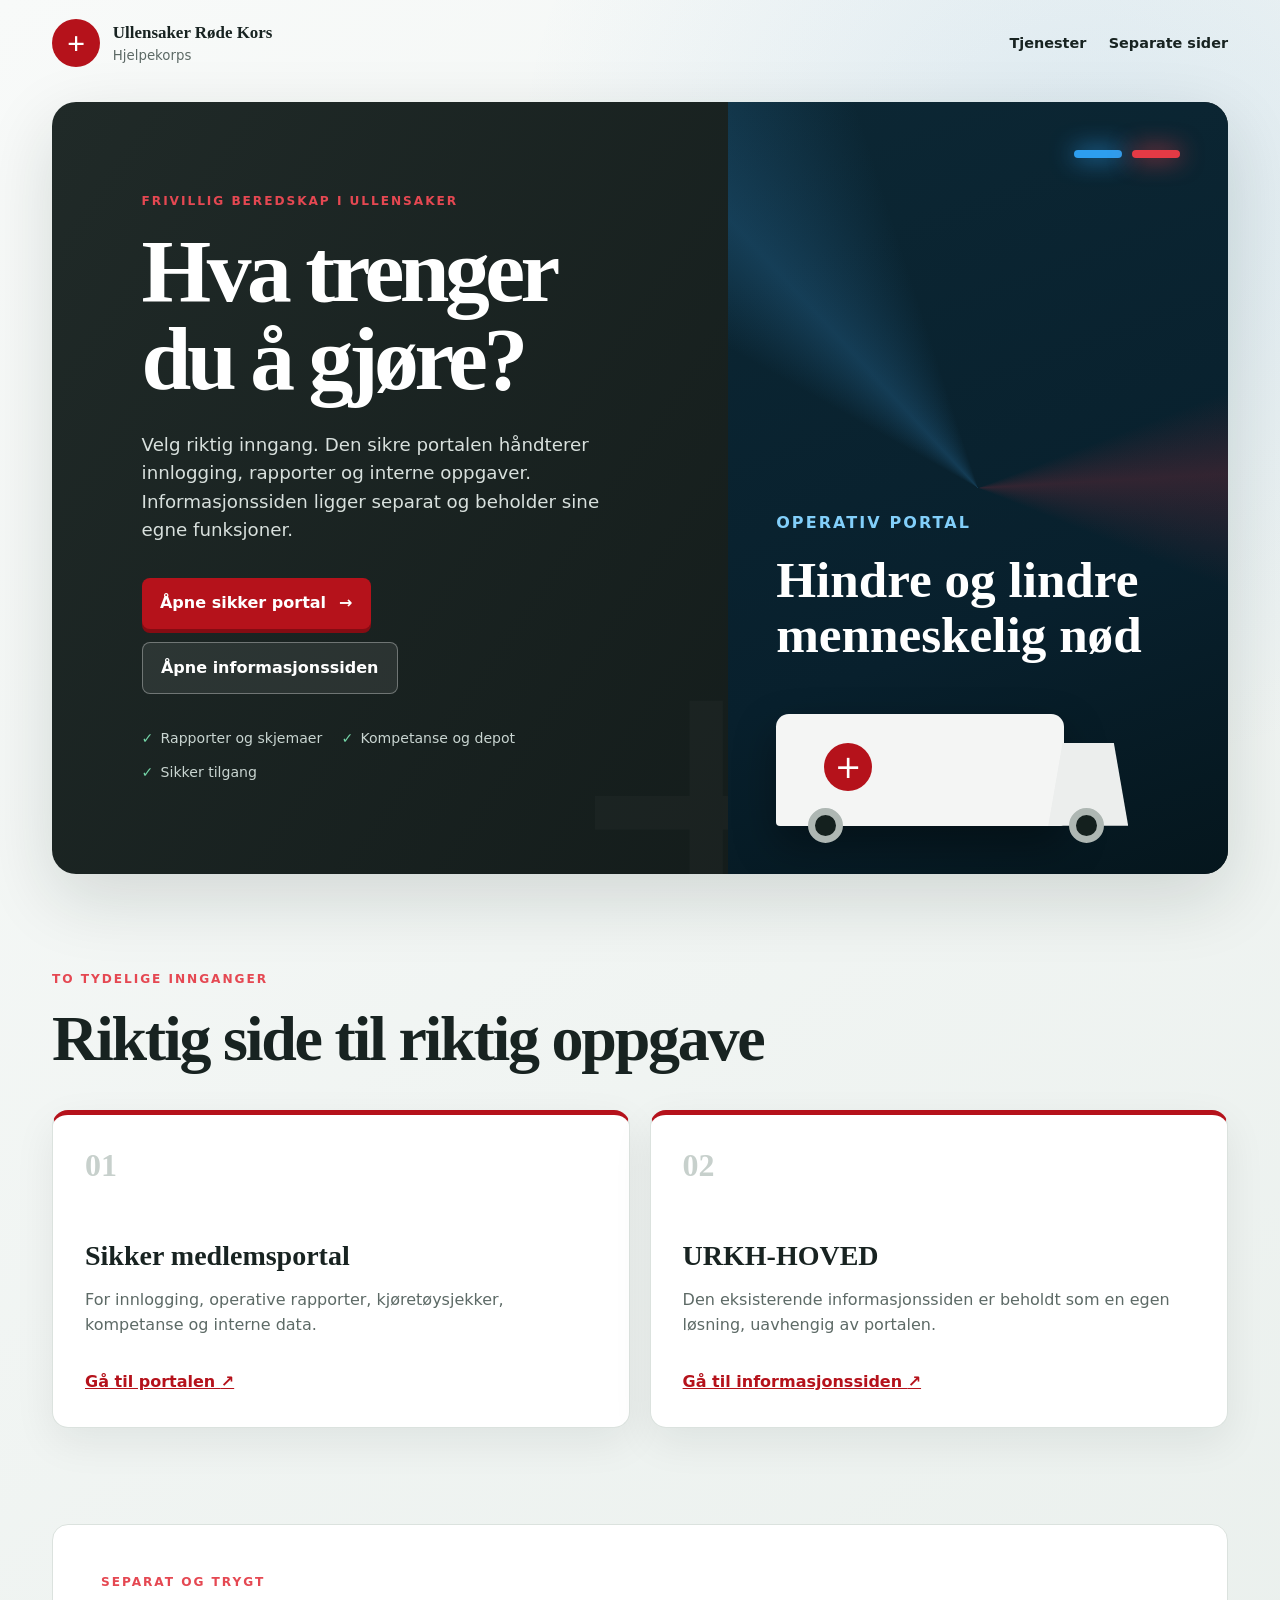
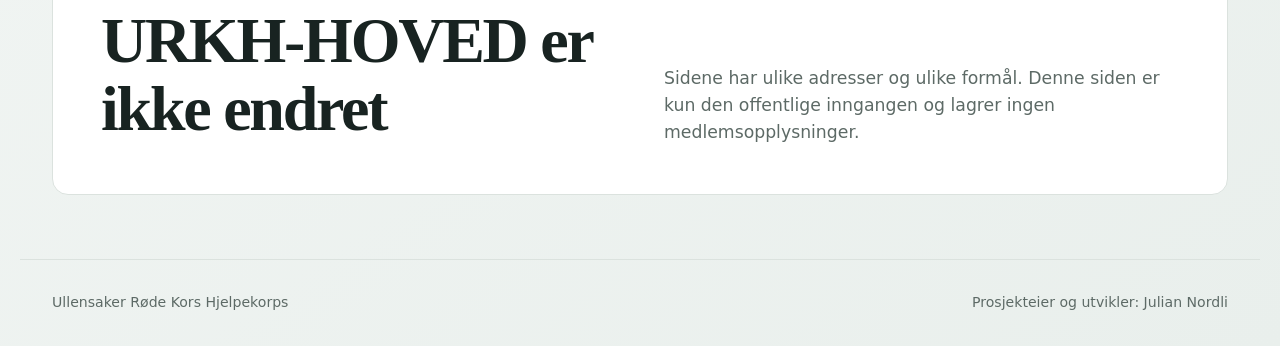
==== index.html @ c5b4cd89 "Launch separate public portal entry" ====
<!doctype html>
<html lang="nb">
<head>
  <meta charset="utf-8">
  <meta name="viewport" content="width=device-width,initial-scale=1">
  <meta name="theme-color" content="#b5121b">
  <meta name="description" content="Offentlig inngang til Ullensaker Røde Kors Hjelpekorps sine digitale tjenester.">
  <title>Ullensaker Røde Kors Hjelpekorps</title>
  <link rel="manifest" href="./manifest.webmanifest">
  <link rel="icon" href="./icon.svg" type="image/svg+xml">
  <link rel="stylesheet" href="./styles.css">
</head>
<body>
  <a class="skip-link" href="#main">Hopp til innhold</a>
  <header class="site-header">
    <a class="brand" href="./" aria-label="Ullensaker Røde Kors – startsiden">
      <span class="brand-mark" aria-hidden="true">+</span>
      <span><strong>Ullensaker Røde Kors</strong><small>Hjelpekorps</small></span>
    </a>
    <nav aria-label="Hovedmeny">
      <a href="#tjenester">Tjenester</a>
      <a href="#separate-sider">Separate sider</a>
    </nav>
  </header>

  <main id="main">
    <section class="hero" aria-labelledby="hero-title">
      <div class="hero-copy">
        <p class="eyebrow">FRIVILLIG BEREDSKAP I ULLENSAKER</p>
        <h1 id="hero-title">Hva trenger du å gjøre?</h1>
        <p class="lead">Velg riktig inngang. Den sikre portalen håndterer innlogging, rapporter og interne oppgaver. Informasjonssiden ligger separat og beholder sine egne funksjoner.</p>
        <div class="actions">
          <a class="button primary" href="https://ullensaker-rode-kors.juliannordli.chatgpt.site/">Åpne sikker portal <span aria-hidden="true">→</span></a>
          <a class="button secondary" href="https://border55-repo.github.io/URKH-HOVED/">Åpne informasjonssiden</a>
        </div>
        <ul class="trust-list" aria-label="Tjenester i portalen">
          <li>Rapporter og skjemaer</li>
          <li>Kompetanse og depot</li>
          <li>Sikker tilgang</li>
        </ul>
      </div>
      <div class="response-card" aria-label="Beredskap">
        <div class="signal" aria-hidden="true"><i></i><i></i></div>
        <p>OPERATIV PORTAL</p>
        <strong>Hindre og lindre<br>menneskelig nød</strong>
        <div class="vehicle" aria-hidden="true"><span class="cross">+</span><span class="cab"></span><i></i><i></i></div>
      </div>
    </section>

    <section class="services" id="tjenester" aria-labelledby="services-title">
      <div class="section-heading">
        <p class="eyebrow">TO TYDELIGE INNGANGER</p>
        <h2 id="services-title">Riktig side til riktig oppgave</h2>
      </div>
      <div class="service-grid">
        <article>
          <span class="number">01</span>
          <h3>Sikker medlemsportal</h3>
          <p>For innlogging, operative rapporter, kjøretøysjekker, kompetanse og interne data.</p>
          <a href="https://ullensaker-rode-kors.juliannordli.chatgpt.site/">Gå til portalen <span aria-hidden="true">↗</span></a>
        </article>
        <article>
          <span class="number">02</span>
          <h3>URKH-HOVED</h3>
          <p>Den eksisterende informasjonssiden er beholdt som en egen løsning, uavhengig av portalen.</p>
          <a href="https://border55-repo.github.io/URKH-HOVED/">Gå til informasjonssiden <span aria-hidden="true">↗</span></a>
        </article>
      </div>
    </section>

    <section class="separation" id="separate-sider" aria-labelledby="separation-title">
      <div>
        <p class="eyebrow">SEPARAT OG TRYGT</p>
        <h2 id="separation-title">URKH-HOVED er ikke endret</h2>
      </div>
      <p>Sidene har ulike adresser og ulike formål. Denne siden er kun den offentlige inngangen og lagrer ingen medlemsopplysninger.</p>
    </section>
  </main>

  <footer>
    <span>Ullensaker Røde Kors Hjelpekorps</span>
    <span>Prosjekteier og utvikler: Julian Nordli</span>
  </footer>
  <script src="./app.js"></script>
</body>
</html>
---- styles.css ----
:root{--red:#b5121b;--red-dark:#850c13;--ink:#182321;--muted:#5d6a66;--paper:#fff;--soft:#f2f5f3;--line:#dbe2de;--blue:#2b82c9;--shadow:0 24px 70px rgba(17,35,31,.14);font-family:Inter,ui-sans-serif,system-ui,-apple-system,"Segoe UI",sans-serif;color:var(--ink);background:var(--soft)}
*{box-sizing:border-box}html{scroll-behavior:smooth}body{margin:0;min-height:100vh;background:radial-gradient(circle at 85% 10%,rgba(43,130,201,.12),transparent 28%),linear-gradient(145deg,#f8faf9,#e9efec);font-size:16px;line-height:1.55}a{color:inherit}.skip-link{position:fixed;left:1rem;top:-5rem;z-index:20;background:#fff;padding:.75rem 1rem;border-radius:.4rem}.skip-link:focus{top:1rem}.site-header{max-width:1240px;margin:auto;padding:1.2rem 2rem;display:flex;align-items:center;justify-content:space-between;gap:2rem}.brand{display:flex;align-items:center;gap:.8rem;text-decoration:none}.brand-mark{display:grid;place-items:center;width:3rem;height:3rem;border-radius:50%;background:var(--red);color:#fff;font:800 2rem/1 Georgia,serif}.brand strong,.brand small{display:block}.brand strong{font-family:Georgia,serif;font-size:1.06rem}.brand small{color:var(--muted)}nav{display:flex;gap:1.4rem}nav a{text-decoration:none;font-weight:700;font-size:.9rem}main{max-width:1240px;margin:auto;padding:1rem 2rem 4rem}.hero{position:relative;overflow:hidden;min-height:600px;display:grid;grid-template-columns:1.15fr .85fr;border-radius:1.5rem;background:linear-gradient(125deg,#202a28,#0f1716);box-shadow:var(--shadow);color:#fff}.hero:after{content:"+";position:absolute;left:44%;bottom:-11rem;color:rgba(255,255,255,.025);font:800 30rem/1 Georgia,serif}.hero-copy{position:relative;z-index:2;padding:clamp(3rem,7vw,6.4rem)}.eyebrow{margin:0 0 1rem;color:#e54852;font-size:.76rem;font-weight:900;letter-spacing:.16em}.hero h1{max-width:650px;margin:0;font:700 clamp(3.1rem,7vw,6rem)/.98 Georgia,serif;letter-spacing:-.05em}.lead{max-width:650px;margin:1.8rem 0;color:#d8e0dd;font-size:1.14rem}.actions{display:flex;flex-wrap:wrap;gap:.8rem;margin:2.1rem 0}.button{display:inline-flex;align-items:center;justify-content:center;gap:.8rem;min-height:3.2rem;padding:.8rem 1.15rem;border-radius:.5rem;text-decoration:none;font-weight:800}.button.primary{background:var(--red);color:#fff;box-shadow:0 4px 0 var(--red-dark)}.button.primary:hover{background:#d01823}.button.secondary{border:1px solid rgba(255,255,255,.32);background:rgba(255,255,255,.08)}.button:focus-visible,a:focus-visible{outline:3px solid #6fc7ff;outline-offset:3px}.trust-list{display:flex;flex-wrap:wrap;gap:.8rem 1.2rem;padding:0;margin:1.6rem 0 0;list-style:none;color:#c9d5d1;font-size:.88rem}.trust-list li:before{content:"✓";margin-right:.45rem;color:#74d5a7;font-weight:900}.response-card{position:relative;z-index:1;display:flex;flex-direction:column;justify-content:flex-end;overflow:hidden;padding:3rem;background:linear-gradient(160deg,#0c2734,#08202d 65%,#05161d)}.response-card:before{content:"";position:absolute;inset:-40%;background:conic-gradient(from 220deg,transparent 0 22%,rgba(63,163,235,.2) 27%,transparent 34% 58%,rgba(239,51,64,.18) 63%,transparent 70%);animation:sweep 14s linear infinite}.response-card>*{position:relative}.response-card p{color:#82cffa;font-weight:900;letter-spacing:.13em}.response-card strong{font:700 clamp(2.2rem,4vw,4rem)/1.08 Georgia,serif}.signal{position:absolute;top:3rem;right:3rem;display:flex;gap:.6rem}.signal i{width:3rem;height:.5rem;border-radius:1rem;background:#2d9eef;box-shadow:0 0 24px #2d9eef}.signal i+ i{background:#e43a45;box-shadow:0 0 24px #e43a45}.vehicle{position:relative;width:18rem;height:7rem;margin-top:3.2rem;border-radius:.8rem .8rem .25rem .25rem;background:#f4f5f4;box-shadow:0 18px 40px rgba(0,0,0,.35)}.vehicle .cross{position:absolute;left:3rem;top:1.8rem;display:grid;place-items:center;width:3rem;height:3rem;border-radius:50%;background:var(--red);font-size:2rem}.vehicle .cab{position:absolute;right:-4rem;bottom:0;width:5rem;height:5.2rem;background:#eceeed;clip-path:polygon(18% 0,82% 0,100% 100%,0 100%)}.vehicle i{position:absolute;bottom:-1.1rem;width:2.2rem;height:2.2rem;border:.45rem solid #aeb7b3;border-radius:50%;background:#14201e}.vehicle i:first-of-type{left:2rem}.vehicle i:last-of-type{right:-2.5rem}.services{padding:6rem 0}.section-heading h2,.separation h2{margin:.25rem 0;font:700 clamp(2.2rem,5vw,4rem)/1.05 Georgia,serif;letter-spacing:-.035em}.service-grid{display:grid;grid-template-columns:1fr 1fr;gap:1.2rem;margin-top:2.4rem}.service-grid article{position:relative;min-height:300px;padding:2rem;border:1px solid var(--line);border-top:5px solid var(--red);border-radius:1rem;background:#fff;box-shadow:0 14px 42px rgba(17,35,31,.07)}.number{color:#c7d0cc;font:700 2rem Georgia,serif}.service-grid h3{margin:3.5rem 0 .6rem;font:700 1.75rem Georgia,serif}.service-grid p{max-width:34rem;color:var(--muted)}.service-grid a{display:inline-block;margin-top:1rem;color:var(--red);font-weight:850}.separation{display:grid;grid-template-columns:1fr 1fr;gap:3rem;align-items:end;padding:3rem;border-radius:1rem;background:#fff;border:1px solid var(--line)}.separation>p{margin:0;color:var(--muted);font-size:1.08rem}footer{max-width:1240px;margin:auto;padding:2rem;display:flex;justify-content:space-between;gap:1rem;color:var(--muted);font-size:.88rem;border-top:1px solid var(--line)}@keyframes sweep{to{transform:rotate(360deg)}}@media(prefers-reduced-motion:reduce){*{scroll-behavior:auto!important}.response-card:before{animation:none}}@media(max-width:860px){nav{display:none}.hero{grid-template-columns:1fr}.hero-copy{padding:3rem 1.5rem}.response-card{min-height:390px;padding:2rem}.service-grid,.separation{grid-template-columns:1fr}.separation{gap:1rem}.site-header,main{padding-left:1rem;padding-right:1rem}.hero h1{font-size:clamp(3rem,14vw,5rem)}}@media(max-width:520px){.vehicle{transform:scale(.8);transform-origin:left bottom}.actions{display:grid}.trust-list{display:grid}.service-grid article{min-height:260px}.service-grid h3{margin-top:2.5rem}footer{display:grid}}
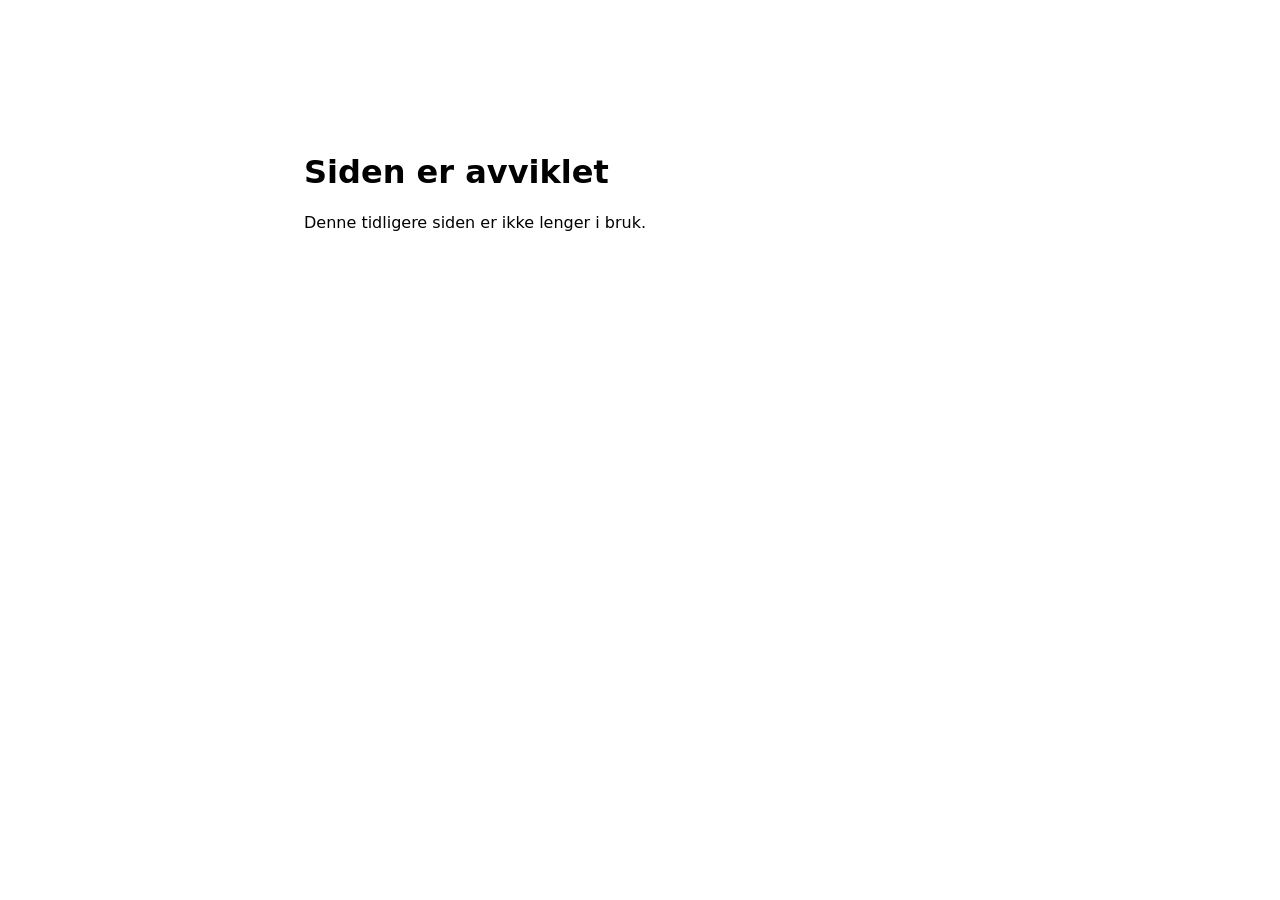
==== commit 68946455: "Decommission old public portal" ====
--- a/index.html
+++ b/index.html
@@ -1,86 +1,15 @@
 <!doctype html>
-<html lang="nb">
+<html lang="no">
 <head>
   <meta charset="utf-8">
   <meta name="viewport" content="width=device-width,initial-scale=1">
-  <meta name="theme-color" content="#b5121b">
-  <meta name="description" content="Offentlig inngang til Ullensaker Røde Kors Hjelpekorps sine digitale tjenester.">
-  <title>Ullensaker Røde Kors Hjelpekorps</title>
-  <link rel="manifest" href="./manifest.webmanifest">
-  <link rel="icon" href="./icon.svg" type="image/svg+xml">
-  <link rel="stylesheet" href="./styles.css">
+  <meta name="robots" content="noindex,nofollow,noarchive">
+  <title>Siden er avviklet</title>
 </head>
 <body>
-  <a class="skip-link" href="#main">Hopp til innhold</a>
-  <header class="site-header">
-    <a class="brand" href="./" aria-label="Ullensaker Røde Kors – startsiden">
-      <span class="brand-mark" aria-hidden="true">+</span>
-      <span><strong>Ullensaker Røde Kors</strong><small>Hjelpekorps</small></span>
-    </a>
-    <nav aria-label="Hovedmeny">
-      <a href="#tjenester">Tjenester</a>
-      <a href="#separate-sider">Separate sider</a>
-    </nav>
-  </header>
-
-  <main id="main">
-    <section class="hero" aria-labelledby="hero-title">
-      <div class="hero-copy">
-        <p class="eyebrow">FRIVILLIG BEREDSKAP I ULLENSAKER</p>
-        <h1 id="hero-title">Hva trenger du å gjøre?</h1>
-        <p class="lead">Velg riktig inngang. Den sikre portalen håndterer innlogging, rapporter og interne oppgaver. Informasjonssiden ligger separat og beholder sine egne funksjoner.</p>
-        <div class="actions">
-          <a class="button primary" href="https://ullensaker-rode-kors.juliannordli.chatgpt.site/">Åpne sikker portal <span aria-hidden="true">→</span></a>
-          <a class="button secondary" href="https://border55-repo.github.io/URKH-HOVED/">Åpne informasjonssiden</a>
-        </div>
-        <ul class="trust-list" aria-label="Tjenester i portalen">
-          <li>Rapporter og skjemaer</li>
-          <li>Kompetanse og depot</li>
-          <li>Sikker tilgang</li>
-        </ul>
-      </div>
-      <div class="response-card" aria-label="Beredskap">
-        <div class="signal" aria-hidden="true"><i></i><i></i></div>
-        <p>OPERATIV PORTAL</p>
-        <strong>Hindre og lindre<br>menneskelig nød</strong>
-        <div class="vehicle" aria-hidden="true"><span class="cross">+</span><span class="cab"></span><i></i><i></i></div>
-      </div>
-    </section>
-
-    <section class="services" id="tjenester" aria-labelledby="services-title">
-      <div class="section-heading">
-        <p class="eyebrow">TO TYDELIGE INNGANGER</p>
-        <h2 id="services-title">Riktig side til riktig oppgave</h2>
-      </div>
-      <div class="service-grid">
-        <article>
-          <span class="number">01</span>
-          <h3>Sikker medlemsportal</h3>
-          <p>For innlogging, operative rapporter, kjøretøysjekker, kompetanse og interne data.</p>
-          <a href="https://ullensaker-rode-kors.juliannordli.chatgpt.site/">Gå til portalen <span aria-hidden="true">↗</span></a>
-        </article>
-        <article>
-          <span class="number">02</span>
-          <h3>URKH-HOVED</h3>
-          <p>Den eksisterende informasjonssiden er beholdt som en egen løsning, uavhengig av portalen.</p>
-          <a href="https://border55-repo.github.io/URKH-HOVED/">Gå til informasjonssiden <span aria-hidden="true">↗</span></a>
-        </article>
-      </div>
-    </section>
-
-    <section class="separation" id="separate-sider" aria-labelledby="separation-title">
-      <div>
-        <p class="eyebrow">SEPARAT OG TRYGT</p>
-        <h2 id="separation-title">URKH-HOVED er ikke endret</h2>
-      </div>
-      <p>Sidene har ulike adresser og ulike formål. Denne siden er kun den offentlige inngangen og lagrer ingen medlemsopplysninger.</p>
-    </section>
+  <main style="font-family:system-ui,sans-serif;max-width:42rem;margin:12vh auto;padding:1.5rem">
+    <h1>Siden er avviklet</h1>
+    <p>Denne tidligere siden er ikke lenger i bruk.</p>
   </main>
-
-  <footer>
-    <span>Ullensaker Røde Kors Hjelpekorps</span>
-    <span>Prosjekteier og utvikler: Julian Nordli</span>
-  </footer>
-  <script src="./app.js"></script>
 </body>
 </html>
